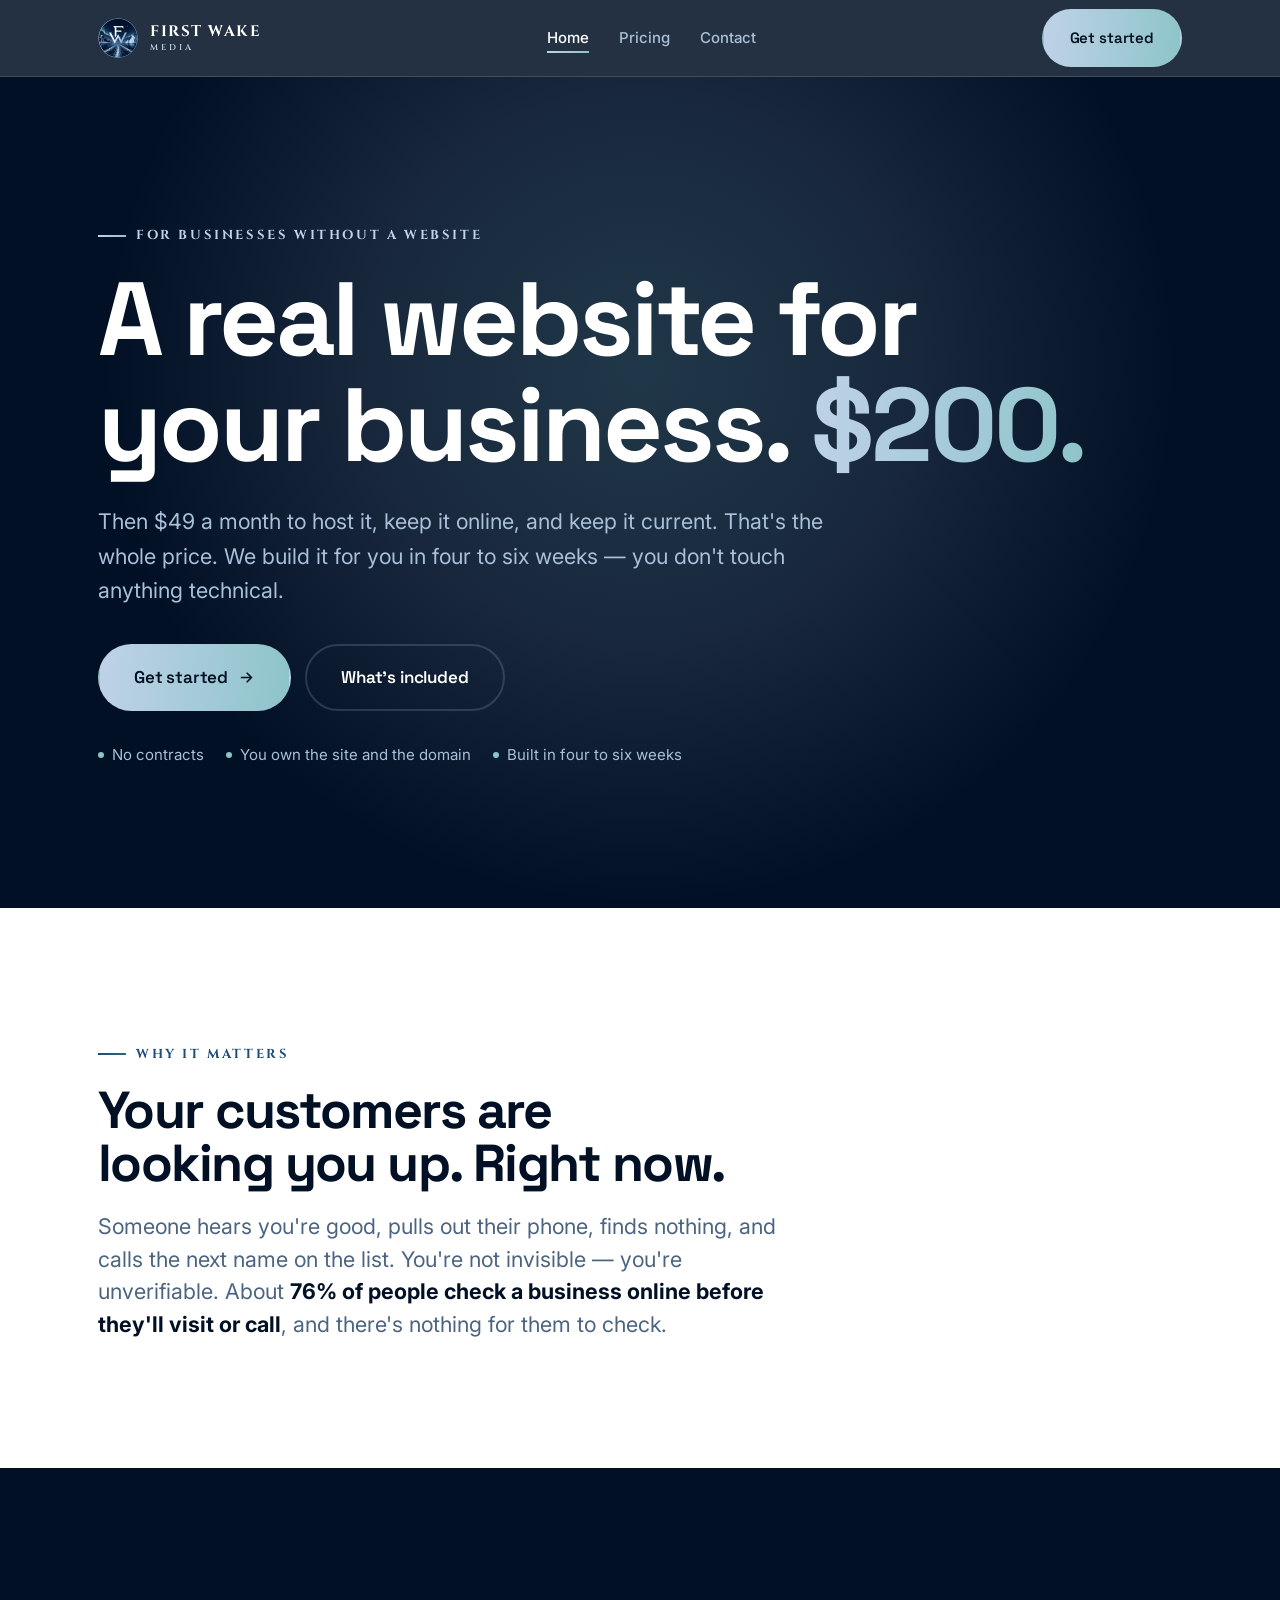
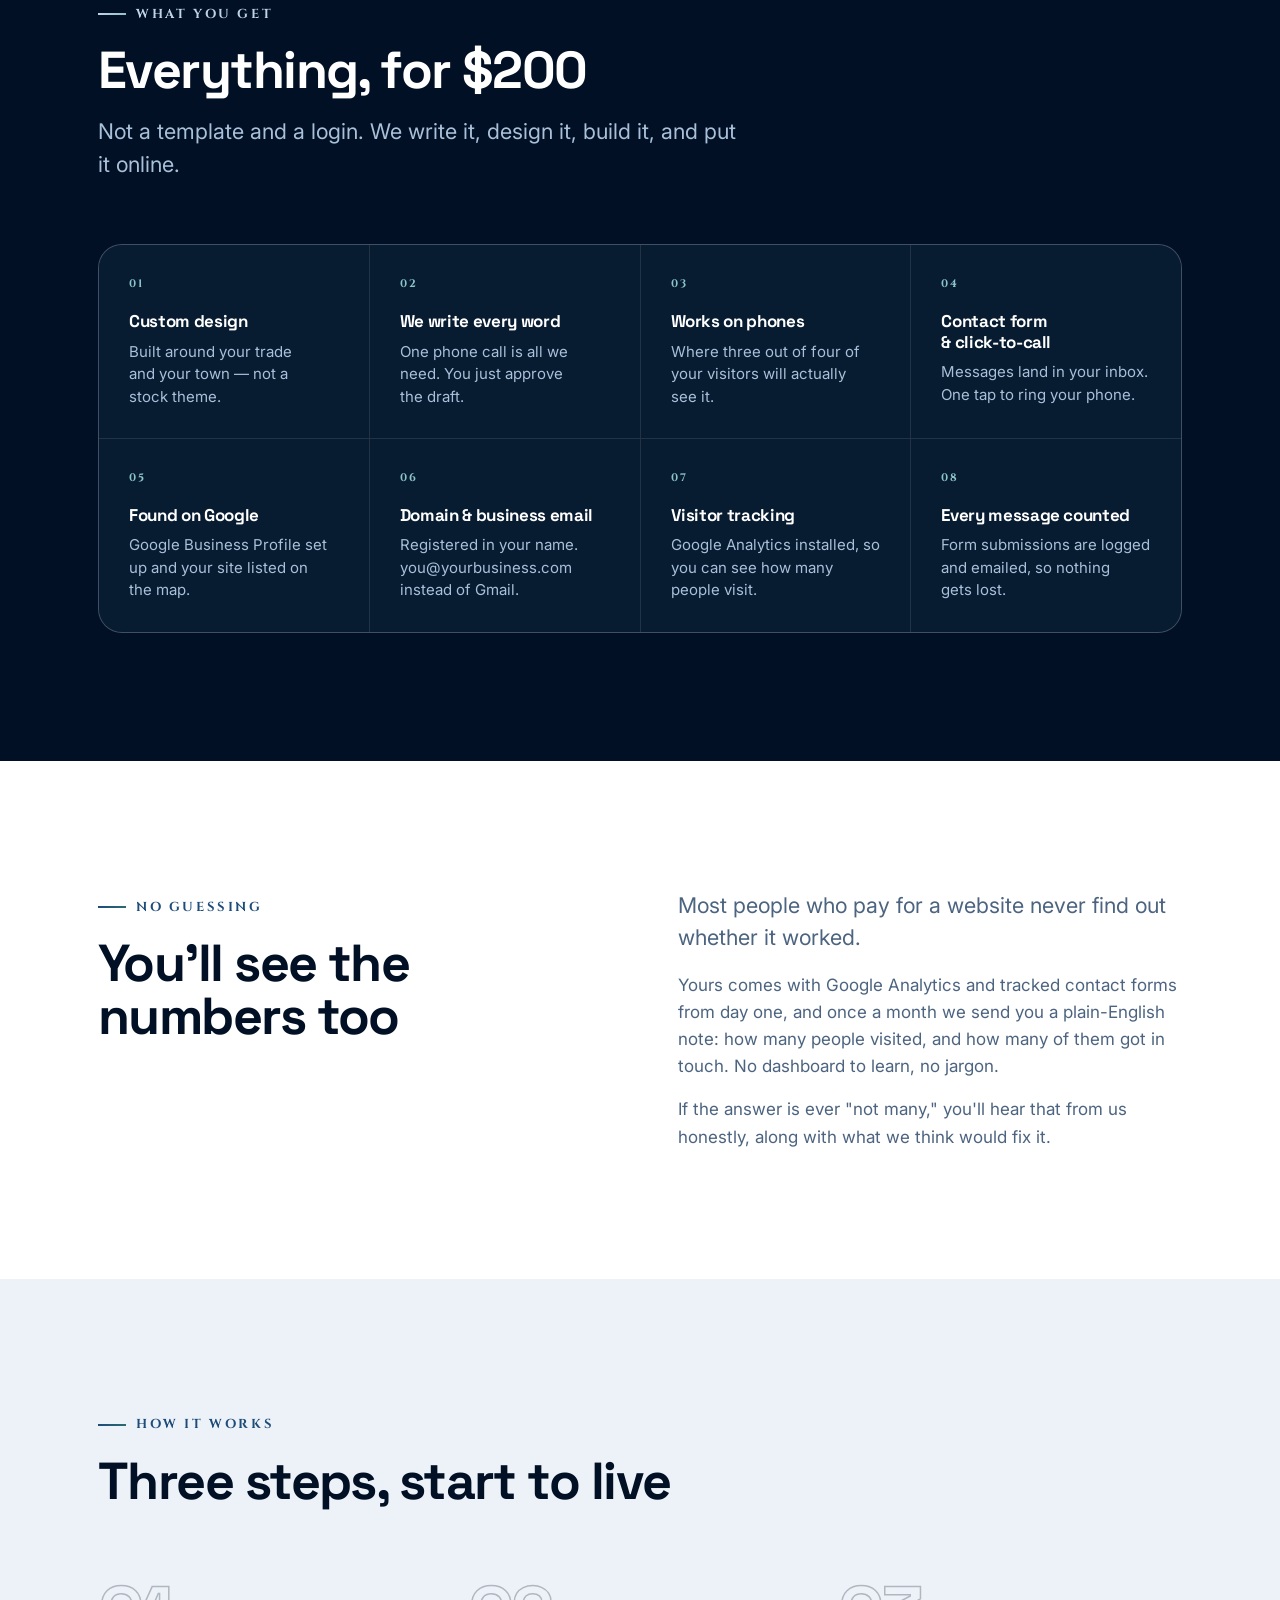
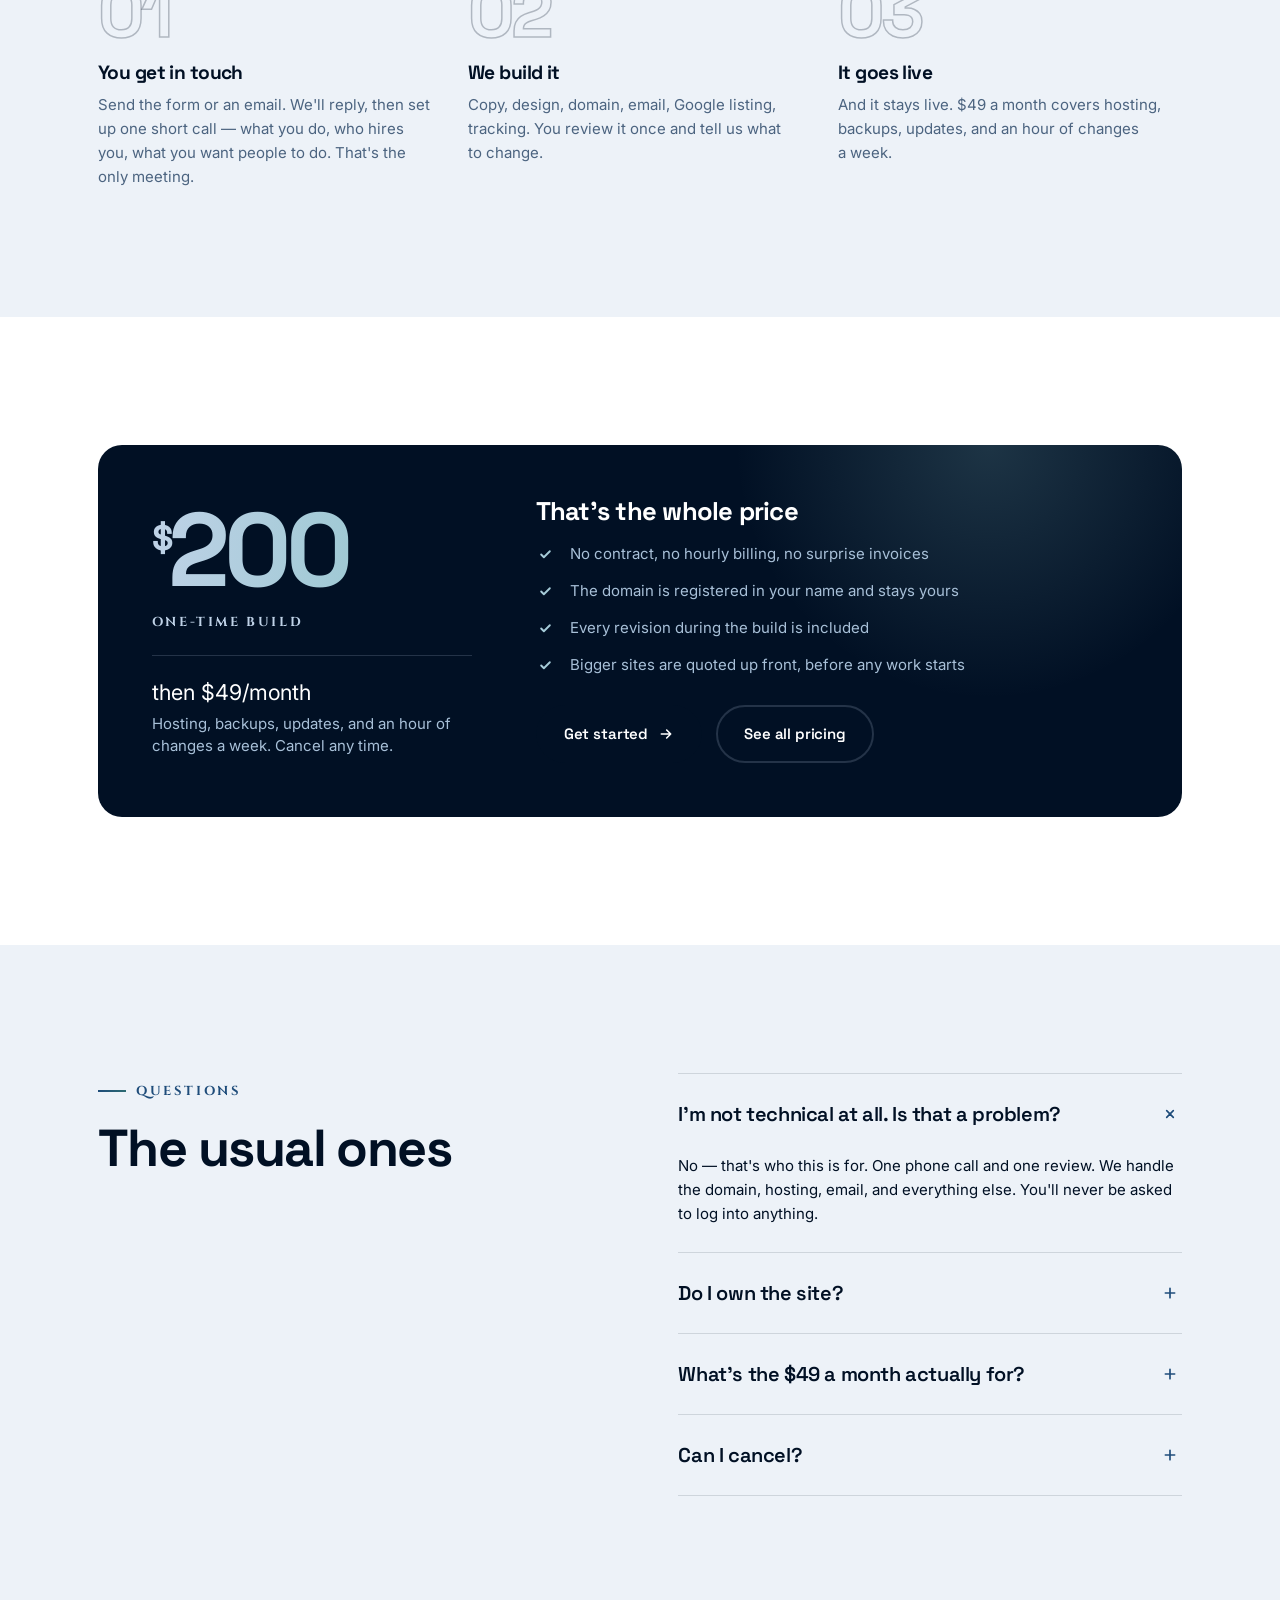
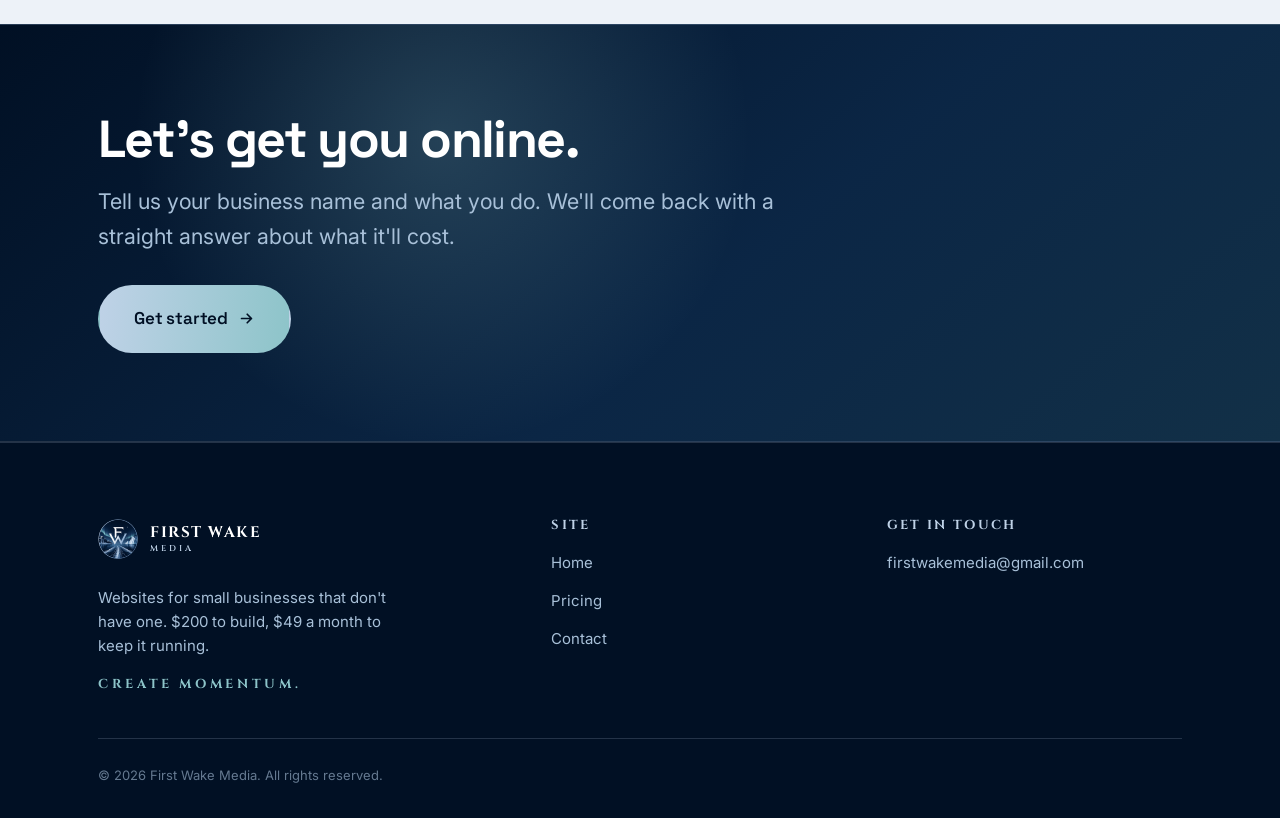
==== index.html @ 201acc20 "Import current production website" ====
<!DOCTYPE html>
<html lang="en">
<head>
<meta charset="UTF-8">
<meta name="viewport" content="width=device-width, initial-scale=1">
<title>First Wake Media — A website for your business, $200</title>
<meta name="description" content="A real website for your small business for $200, then $49 a month to host it and keep it updated. Built for you in four to six weeks. No contracts.">
<link rel="canonical" href="https://firstwakemedia.com/">
<link rel="icon" href="favicon-32.png" sizes="32x32" type="image/png">
<link rel="apple-touch-icon" href="apple-touch-icon.png">
<meta name="theme-color" content="#011024">

<meta property="og:type" content="website">
<meta property="og:title" content="First Wake Media — A website for your business, $200">
<meta property="og:description" content="$200 to build it. $49 a month to keep it running.">
<meta property="og:url" content="https://firstwakemedia.com/">
<meta property="og:image" content="https://firstwakemedia.com/og-image.jpg">
<meta property="og:image:width" content="1200">
<meta property="og:image:height" content="630">
<meta property="og:image:alt" content="First Wake Media logo — an arctic wake under the aurora">
<meta property="og:site_name" content="First Wake Media">
<meta name="twitter:card" content="summary_large_image">

<link rel="preconnect" href="https://fonts.googleapis.com">
<link rel="preconnect" href="https://fonts.gstatic.com" crossorigin>
<link href="https://fonts.googleapis.com/css2?family=Cinzel:wght@600;700&family=Space+Grotesk:wght@500;600;700&family=Inter:wght@400;500;600&display=swap" rel="stylesheet">
<link rel="stylesheet" href="styles.css">

<!-- Google Analytics — set your Measurement ID once, in analytics.js -->
<script src="analytics.js"></script>

<script type="application/ld+json">
{
  "@context": "https://schema.org",
  "@type": "ProfessionalService",
  "name": "First Wake Media",
  "description": "Websites for small businesses that don't have one. $200 to build, $49 a month to host and maintain.",
  "url": "https://firstwakemedia.com/",
  "email": "firstwakemedia@gmail.com",
  "areaServed": "United States",
  "makesOffer": {
    "@type": "Offer",
    "name": "Basic website",
    "price": "200.00",
    "priceCurrency": "USD",
    "description": "A complete one-page website, built and launched for you. $49/month hosting and maintenance thereafter."
  }
}
</script>
</head>
<body>
<a class="skip-link" href="#main">Skip to content</a>

<header class="site-header">
  <div class="wrap">
    <nav class="nav" aria-label="Primary">
      <a class='brand' href='/'>
        <img class="brand__mark" src="logo-emblem.png" width="160" height="160" alt="" decoding="async">
        <span class="brand__name">First Wake<small>Media</small></span>
      </a>
      <ul class="nav__links" id="nav-links">
        <li><a aria-current='page' href='/'>Home</a></li>
        <li><a href='/pricing'>Pricing</a></li>
        <li><a href='/contact'>Contact</a></li>
      </ul>
      <div class="nav__cta">
        <a class='btn btn--primary' href='/contact'>Get started</a>
        <button class="nav__toggle" type="button" aria-expanded="false" aria-controls="nav-links" aria-label="Toggle menu">
          <svg width="20" height="20" viewBox="0 0 24 24" fill="none" stroke="currentColor" stroke-width="2.2" stroke-linecap="round" aria-hidden="true"><path d="M3 6h18M3 12h18M3 18h18"/></svg>
        </button>
      </div>
    </nav>
  </div>
</header>

<main id="main">

  <!-- ============================================================ HERO -->
  <section class="hero">
    <div class="wrap">
      <span class="eyebrow">For businesses without a website</span>
      <h1 class="hero__title">A real website for your business. <span class="accent-text">$200.</span></h1>
      <p class="hero__sub">
        Then $49 a month to host it, keep it online, and keep it current.
        That's the whole price. We build it for you in four to six weeks — you don't
        touch anything technical.
      </p>
      <div class="btn-row">
        <a class='btn btn--primary btn--lg' href='/contact'>
          Get started
          <svg class="arrow" width="17" height="17" viewBox="0 0 24 24" fill="none" stroke="currentColor" stroke-width="2.4" stroke-linecap="round" stroke-linejoin="round" aria-hidden="true"><path d="M5 12h14M13 6l6 6-6 6"/></svg>
        </a>
        <a class='btn btn--ghost-light btn--lg' href='/pricing'>What's included</a>
      </div>
      <ul class="hero__trust">
        <li>No contracts</li>
        <li>You own the site and the domain</li>
        <li>Built in four to six weeks</li>
      </ul>
    </div>
  </section>

  <!-- ============================================================== WHY -->
  <section class="section">
    <div class="wrap">
      <div class="section-head" style="margin-bottom:0">
        <span class="eyebrow">Why it matters</span>
        <h2 style="font-size: var(--fs-h2)">Your customers are looking you up. Right now.</h2>
        <p class="lead" style="margin-top:20px">
          Someone hears you're good, pulls out their phone, finds nothing, and calls the next
          name on the list. You're not invisible — you're unverifiable. About
          <strong style="color:var(--text-l)">76% of people check a business online before
          they'll visit or call</strong>, and there's nothing for them to check.
        </p>
      </div>
    </div>
  </section>

  <!-- ========================================================= INCLUDED -->
  <section class="section dark">
    <div class="wrap">
      <div class="section-head">
        <span class="eyebrow">What you get</span>
        <h2 style="font-size: var(--fs-h2); color:#fff">Everything, for $200</h2>
        <p class="lead" style="margin-top:18px">
          Not a template and a login. We write it, design it, build it, and put it online.
        </p>
      </div>

      <div class="spec-grid">
        <div class="spec">
          <span class="spec__idx">01</span>
          <h4 class="spec__label">Custom design</h4>
          <p class="spec__desc">Built around your trade and your town — not a stock theme.</p>
        </div>
        <div class="spec">
          <span class="spec__idx">02</span>
          <h4 class="spec__label">We write every word</h4>
          <p class="spec__desc">One phone call is all we need. You just approve the draft.</p>
        </div>
        <div class="spec">
          <span class="spec__idx">03</span>
          <h4 class="spec__label">Works on phones</h4>
          <p class="spec__desc">Where three out of four of your visitors will actually see it.</p>
        </div>
        <div class="spec">
          <span class="spec__idx">04</span>
          <h4 class="spec__label">Contact form &amp; click-to-call</h4>
          <p class="spec__desc">Messages land in your inbox. One tap to ring your phone.</p>
        </div>
        <div class="spec">
          <span class="spec__idx">05</span>
          <h4 class="spec__label">Found on Google</h4>
          <p class="spec__desc">Google Business Profile set up and your site listed on the map.</p>
        </div>
        <div class="spec">
          <span class="spec__idx">06</span>
          <h4 class="spec__label">Domain &amp; business email</h4>
          <p class="spec__desc">Registered in your name. you@yourbusiness.com instead of Gmail.</p>
        </div>
        <div class="spec">
          <span class="spec__idx">07</span>
          <h4 class="spec__label">Visitor tracking</h4>
          <p class="spec__desc">Google Analytics installed, so you can see how many people visit.</p>
        </div>
        <div class="spec">
          <span class="spec__idx">08</span>
          <h4 class="spec__label">Every message counted</h4>
          <p class="spec__desc">Form submissions are logged and emailed, so nothing gets lost.</p>
        </div>
      </div>
    </div>
  </section>

  <!-- ============================================================ PROOF -->
  <section class="section">
    <div class="wrap">
      <div class="split">
        <div>
          <span class="eyebrow">No guessing</span>
          <h2 style="font-size: var(--fs-h2)">You'll see the numbers too</h2>
        </div>
        <div>
          <p class="lead">
            Most people who pay for a website never find out whether it worked.
          </p>
          <p style="margin-top:18px; color:var(--text-l-mut)">
            Yours comes with Google Analytics and tracked contact forms from day one, and
            once a month we send you a plain-English note: how many people visited, and how
            many of them got in touch. No dashboard to learn, no jargon.
          </p>
          <p style="margin-top:16px; color:var(--text-l-mut)">
            If the answer is ever "not many," you'll hear that from us honestly, along with
            what we think would fix it.
          </p>
        </div>
      </div>
    </div>
  </section>

  <!-- ========================================================== PROCESS -->
  <section class="section bone">
    <div class="wrap">
      <div class="section-head">
        <span class="eyebrow">How it works</span>
        <h2 style="font-size: var(--fs-h2)">Three steps, start to live</h2>
      </div>

      <div class="grid grid--3">
        <article class="step step--light">
          <div class="step__num">01</div>
          <h3 style="font-size:1.2rem;margin-bottom:10px">You get in touch</h3>
          <p style="font-size:var(--fs-sm);color:var(--text-l-mut)">
            Send the form or an email. We'll reply, then set up one short call — what you do,
            who hires you, what you want people to do. That's the only meeting.
          </p>
        </article>
        <article class="step step--light">
          <div class="step__num">02</div>
          <h3 style="font-size:1.2rem;margin-bottom:10px">We build it</h3>
          <p style="font-size:var(--fs-sm);color:var(--text-l-mut)">
            Copy, design, domain, email, Google listing, tracking. You review it once and tell
            us what to change.
          </p>
        </article>
        <article class="step step--light">
          <div class="step__num">03</div>
          <h3 style="font-size:1.2rem;margin-bottom:10px">It goes live</h3>
          <p style="font-size:var(--fs-sm);color:var(--text-l-mut)">
            And it stays live. $49 a month covers hosting, backups, updates, and an hour of
            changes a week.
          </p>
        </article>
      </div>
    </div>
  </section>

  <!-- ============================================================ OFFER -->
  <section class="section">
    <div class="wrap">
      <div class="offer">
        <div>
          <div class="offer__price"><sup>$</sup>200</div>
          <div class="offer__unit">One-time build</div>
          <div class="offer__then">
            then $49/month
            <span>Hosting, backups, updates, and an hour of changes a week. Cancel any time.</span>
          </div>
        </div>
        <div>
          <h3>That's the whole price</h3>
          <ul class="check-list">
            <li>No contract, no hourly billing, no surprise invoices</li>
            <li>The domain is registered in your name and stays yours</li>
            <li>Every revision during the build is included</li>
            <li>Bigger sites are quoted up front, before any work starts</li>
          </ul>
          <div class="btn-row">
            <a class='btn btn--primary' href='/contact'>
              Get started
              <svg class="arrow" width="16" height="16" viewBox="0 0 24 24" fill="none" stroke="currentColor" stroke-width="2.4" stroke-linecap="round" stroke-linejoin="round" aria-hidden="true"><path d="M5 12h14M13 6l6 6-6 6"/></svg>
            </a>
            <a class='btn btn--ghost-light' href='/pricing'>See all pricing</a>
          </div>
        </div>
      </div>
    </div>
  </section>

  <!-- ============================================================== FAQ -->
  <section class="section bone">
    <div class="wrap">
      <div class="split">
        <div>
          <span class="eyebrow">Questions</span>
          <h2 style="font-size: var(--fs-h2)">The usual ones</h2>
        </div>
        <div class="faq">
          <details open>
            <summary>I'm not technical at all. Is that a problem?</summary>
            <p>No — that's who this is for. One phone call and one review. We handle the domain, hosting, email, and everything else. You'll never be asked to log into anything.</p>
          </details>
          <details>
            <summary>Do I own the site?</summary>
            <p>Yes. The domain is registered in your name and the files are yours. If you ever leave, you take it with you and we'll help you move it.</p>
          </details>
          <details>
            <summary>What's the $49 a month actually for?</summary>
            <p>Hosting, SSL, daily backups, security updates, and up to an hour of text and photo changes each week. It's the difference between a site that still works in three years and one that quietly goes offline.</p>
          </details>
          <details>
            <summary>Can I cancel?</summary>
            <p>Any time, with thirty days' notice. No contract. We hand over your files and help you move the domain wherever you'd like.</p>
          </details>
        </div>
      </div>
    </div>
  </section>

  <!-- ========================================================= CTA BAND -->
  <section class="section--tight cta-band">
    <div class="wrap">
      <h2>Let's get you online.</h2>
      <p>
        Tell us your business name and what you do. We'll come back with a straight answer
        about what it'll cost.
      </p>
      <div class="btn-row">
        <a class='btn btn--primary btn--lg' href='/contact'>
          Get started
          <svg class="arrow" width="17" height="17" viewBox="0 0 24 24" fill="none" stroke="currentColor" stroke-width="2.4" stroke-linecap="round" stroke-linejoin="round" aria-hidden="true"><path d="M5 12h14M13 6l6 6-6 6"/></svg>
        </a>
      </div>
    </div>
  </section>

</main>

<footer class="site-footer">
  <div class="wrap">
    <div class="footer__top">
      <div>
        <a class='brand' href='/'>
          <img class="brand__mark" src="logo-emblem.png" width="160" height="160" alt="" decoding="async">
          <span class="brand__name">First Wake<small>Media</small></span>
        </a>
        <p class="footer__blurb">
          Websites for small businesses that don't have one. $200 to build, $49 a month to
          keep it running.
        </p>
        <p class="footer__tagline">Create momentum.</p>
      </div>
      <div class="footer__col">
        <h4>Site</h4>
        <ul>
          <li><a href='/'>Home</a></li>
          <li><a href='/pricing'>Pricing</a></li>
          <li><a href='/contact'>Contact</a></li>
        </ul>
      </div>
      <div class="footer__col">
        <h4>Get in touch</h4>
        <ul>
          <li><a href="mailto:firstwakemedia@gmail.com">firstwakemedia@gmail.com</a></li>
        </ul>
      </div>
    </div>
    <div class="footer__bottom">
      <span>&copy; 2026 First Wake Media. All rights reserved.</span>
    </div>
  </div>
</footer>

<script>
(function () {
  var toggle = document.querySelector('.nav__toggle');
  var links = document.getElementById('nav-links');
  if (!toggle || !links) return;
  toggle.addEventListener('click', function () {
    var open = links.classList.toggle('is-open');
    toggle.setAttribute('aria-expanded', String(open));
  });
  links.addEventListener('click', function (e) {
    if (e.target.tagName === 'A') {
      links.classList.remove('is-open');
      toggle.setAttribute('aria-expanded', 'false');
    }
  });
})();
</script>
</body>
</html>
---- styles.css ----
/* ==========================================================================
   First Wake Media — shared stylesheet
   Palette sampled directly from the logo: deep arctic navy, emblem ice-blue,
   aurora teal. Display type echoes the Roman-capital wordmark.
   ========================================================================== */

:root {
  /* ---- Color (sampled from logo) ---- */
  --ink:        #011024;   /* logo field navy            */
  --ink-2:      #071B31;   /* raised panel               */
  --ink-3:      #0E2742;   /* hover / active             */

  --paper:      #FFFFFF;
  --bone:       #EDF2F8;   /* pale ice — light sections  */
  --bone-2:     #DAE5F1;

  --accent:     #BFD2E7;   /* emblem ring ice-blue       */
  --accent-2:   #8DC4C9;   /* aurora teal                */
  --accent-hi:  #E6EEF8;   /* ice highlight              */
  --accent-ink: #011024;   /* text sitting on ice        */

  --accent-on-l: #1E4C7A;  /* deep blue, small text on light */
  --aurora-on-l: #2C6B72;  /* deep teal, small text on light */
  --focus:       #5B9BD5;  /* visible on navy and white  */

  --text-d:     #FFFFFF;
  --text-d-mut: #A8C0D8;
  --text-l:     #011024;
  --text-l-mut: #4C6480;

  --line-d:     rgba(191,210,231,.18);
  --line-l:     rgba(1,16,36,.13);

  /* ---- Shape ---- */
  --r-sm: 8px;
  --r:    14px;
  --r-lg: 24px;
  --maxw: 1180px;
  --gutter: clamp(20px, 5vw, 48px);

  /* ---- Type ---- */
  --f-wordmark: "Cinzel", "Trajan Pro", Georgia, serif;
  --f-display: "Space Grotesk", ui-sans-serif, system-ui, -apple-system, "Segoe UI", sans-serif;
  --f-body: "Inter", ui-sans-serif, system-ui, -apple-system, "Segoe UI", Roboto, sans-serif;

  --fs-hero:  clamp(2.75rem, 8.5vw, 6.5rem);
  --fs-h1:    clamp(2.25rem, 6vw, 4.25rem);
  --fs-h2:    clamp(1.85rem, 4.4vw, 3.25rem);
  --fs-h3:    clamp(1.25rem, 2.2vw, 1.6rem);
  --fs-lead:  clamp(1.05rem, 1.9vw, 1.35rem);
  --fs-body:  1.0625rem;
  --fs-sm:    0.9375rem;
  --fs-xs:    0.8125rem;
}

/* --------------------------------------------------------------- Reset */
*, *::before, *::after { box-sizing: border-box; }
* { margin: 0; }

html { -webkit-text-size-adjust: 100%; scroll-behavior: smooth; }
@media (prefers-reduced-motion: reduce) {
  html { scroll-behavior: auto; }
  *, *::before, *::after {
    animation-duration: .01ms !important;
    animation-iteration-count: 1 !important;
    transition-duration: .01ms !important;
  }
}

body {
  font-family: var(--f-body);
  font-size: var(--fs-body);
  line-height: 1.6;
  color: var(--text-l);
  background: var(--paper);
  -webkit-font-smoothing: antialiased;
  text-rendering: optimizeLegibility;
}

img, svg, video { display: block; max-width: 100%; height: auto; }
button, input, select, textarea { font: inherit; color: inherit; }
a { color: inherit; }

h1, h2, h3, h4 {
  font-family: var(--f-display);
  font-weight: 700;
  line-height: 1.02;
  letter-spacing: -0.03em;
  text-wrap: balance;
}

p { text-wrap: pretty; }

:focus-visible {
  outline: 3px solid var(--focus);
  outline-offset: 3px;
  border-radius: 2px;
}

.skip-link {
  position: absolute; left: 12px; top: -60px;
  background: var(--ink); color: #fff;
  padding: 12px 18px; border-radius: var(--r-sm);
  border: 1px solid var(--accent);
  font-weight: 600; z-index: 200;
  transition: top .18s ease;
}
.skip-link:focus { top: 12px; }

.visually-hidden {
  position: absolute; width: 1px; height: 1px;
  padding: 0; margin: -1px; overflow: hidden;
  clip: rect(0 0 0 0); white-space: nowrap; border: 0;
}

/* --------------------------------------------------------- Layout utils */
.wrap {
  width: 100%;
  max-width: var(--maxw);
  margin-inline: auto;
  padding-inline: var(--gutter);
}

.section { padding-block: clamp(64px, 10vw, 128px); }
.section--tight { padding-block: clamp(48px, 7vw, 88px); }

.dark  { background: var(--ink); color: var(--text-d); }
.dark p, .dark li { color: var(--text-d-mut); }
.bone  { background: var(--bone); }

.eyebrow {
  display: inline-flex; align-items: center; gap: 10px;
  font-family: var(--f-wordmark);
  font-size: var(--fs-xs);
  font-weight: 700;
  letter-spacing: .20em;
  text-transform: uppercase;
  color: var(--accent-on-l);
  margin-bottom: 20px;
}
.eyebrow::before {
  content: ""; width: 28px; height: 2px;
  background: linear-gradient(90deg, var(--accent-on-l), var(--aurora-on-l));
}
.dark .eyebrow, .hero .eyebrow, .page-hero .eyebrow { color: var(--accent); }
.dark .eyebrow::before, .hero .eyebrow::before, .page-hero .eyebrow::before {
  background: linear-gradient(90deg, var(--accent), var(--accent-2));
}

.lead { font-size: var(--fs-lead); line-height: 1.5; color: var(--text-l-mut); }
.dark .lead { color: var(--text-d-mut); }

.section-head { max-width: 62ch; margin-bottom: clamp(36px, 5vw, 64px); }

.accent-text {
  background: linear-gradient(96deg, var(--accent), var(--accent-2));
  -webkit-background-clip: text; background-clip: text;
  color: transparent;
}

/* ------------------------------------------------------------- Buttons */
.btn {
  display: inline-flex; align-items: center; justify-content: center;
  gap: 10px;
  font-family: var(--f-display);
  font-weight: 600;
  font-size: var(--fs-sm);
  letter-spacing: -0.01em;
  padding: 15px 26px;
  border-radius: 999px;
  border: 2px solid transparent;
  text-decoration: none;
  cursor: pointer;
  transition: transform .16s ease, background .16s ease, border-color .16s ease, color .16s ease, filter .16s ease;
  white-space: nowrap;
}
.btn:hover { transform: translateY(-2px); }
.btn:active { transform: translateY(0); }

/* Default (light backgrounds): solid navy */
.btn--primary { background: var(--ink); color: #fff; }
.btn--primary:hover { background: var(--ink-3); }

/* On navy backgrounds: ice gradient */
.dark .btn--primary,
.hero .btn--primary,
.page-hero .btn--primary,
.site-header .btn--primary,
.cta-band .btn--primary,
.tier--featured .btn--primary {
  background: linear-gradient(96deg, var(--accent), var(--accent-2));
  color: var(--accent-ink);
}
.dark .btn--primary:hover,
.hero .btn--primary:hover,
.page-hero .btn--primary:hover,
.site-header .btn--primary:hover,
.cta-band .btn--primary:hover,
.tier--featured .btn--primary:hover { filter: brightness(1.08); background: linear-gradient(96deg, var(--accent-hi), var(--accent-2)); }

.btn--ghost-light { border-color: var(--line-d); color: var(--text-d); }
.btn--ghost-light:hover { border-color: var(--accent); background: rgba(191,210,231,.10); }

.btn--ghost-dark { border-color: var(--line-l); color: var(--text-l); }
.btn--ghost-dark:hover { border-color: var(--ink); background: rgba(1,16,36,.04); }

.btn--lg { padding: 18px 34px; font-size: 1.0625rem; }

.btn-row { display: flex; flex-wrap: wrap; gap: 14px; }

.arrow { transition: transform .16s ease; }
.btn:hover .arrow { transform: translateX(3px); }

/* ---------------------------------------------------------------- Nav */
.site-header {
  position: sticky; top: 0; z-index: 100;
  background: rgba(1,16,36,.86);
  backdrop-filter: blur(14px);
  -webkit-backdrop-filter: blur(14px);
  border-bottom: 1px solid var(--line-d);
}

.nav {
  display: flex; align-items: center; justify-content: space-between;
  gap: 24px;
  height: 76px;
}

.brand {
  display: inline-flex; align-items: center; gap: 12px;
  text-decoration: none; color: #fff;
  flex-shrink: 0;
}
.brand__mark {
  width: 40px; height: 40px; flex-shrink: 0;
  border-radius: 50%;
}
.brand__name {
  display: flex; flex-direction: column; line-height: 1;
  font-family: var(--f-wordmark);
  font-weight: 700;
  font-size: .95rem;
  letter-spacing: .10em;
  text-transform: uppercase;
}
.brand__name small {
  font-family: var(--f-wordmark);
  font-size: 8.5px; font-weight: 600;
  letter-spacing: .34em; text-transform: uppercase;
  color: var(--accent); margin-top: 5px;
}

.nav__links { display: flex; align-items: center; gap: 30px; list-style: none; padding: 0; }
.nav__links a {
  text-decoration: none;
  font-size: var(--fs-sm);
  font-weight: 500;
  color: var(--text-d-mut);
  transition: color .15s ease;
  position: relative;
}
.nav__links a:hover { color: #fff; }
.nav__links a[aria-current="page"] { color: #fff; }
.nav__links a[aria-current="page"]::after {
  content: ""; position: absolute; left: 0; right: 0; bottom: -6px; height: 2px;
  background: linear-gradient(90deg, var(--accent), var(--accent-2));
}

.nav__cta { display: flex; align-items: center; gap: 12px; }

.nav__toggle {
  display: none;
  background: none; border: 1px solid var(--line-d);
  border-radius: var(--r-sm);
  width: 42px; height: 42px;
  cursor: pointer; color: #fff;
  align-items: center; justify-content: center;
}

@media (max-width: 900px) {
  .nav__toggle { display: inline-flex; }
  .nav__links {
    position: fixed; inset: 76px 0 auto 0;
    flex-direction: column; align-items: stretch; gap: 0;
    background: var(--ink);
    border-bottom: 1px solid var(--line-d);
    padding: 8px var(--gutter) 24px;
    transform: translateY(-8px);
    opacity: 0; pointer-events: none;
    transition: opacity .18s ease, transform .18s ease;
  }
  .nav__links.is-open { opacity: 1; transform: none; pointer-events: auto; }
  .nav__links a {
    display: block; padding: 16px 0;
    font-size: 1.1rem; font-family: var(--f-display); font-weight: 600;
    border-bottom: 1px solid var(--line-d);
  }
  .nav__links a[aria-current="page"]::after { display: none; }
  .nav__cta .btn { display: none; }
}

/* --------------------------------------------------------------- Hero */
.hero {
  position: relative;
  background: var(--ink);
  color: var(--text-d);
  padding-block: clamp(72px, 11vw, 150px);
  overflow: hidden;
}
.hero::before {
  content: "";
  position: absolute;
  top: -34%; left: 50%; translate: -50% 0;
  width: min(1150px, 132%); aspect-ratio: 1;
  background: radial-gradient(circle, rgba(141,196,201,.22) 0%, rgba(191,210,231,.12) 34%, transparent 66%);
  pointer-events: none;
}
.hero > .wrap { position: relative; }

.hero__title {
  font-size: var(--fs-hero);
  max-width: 16ch;
  margin-bottom: 26px;
}
.hero__sub { font-size: var(--fs-lead); max-width: 56ch; color: var(--text-d-mut); margin-bottom: 36px; }

.hero__trust {
  display: flex; flex-wrap: wrap; gap: 10px 22px;
  margin-top: 32px; padding: 0; list-style: none;
  font-size: var(--fs-sm); color: var(--text-d-mut);
}
.hero__trust li { display: flex; align-items: center; gap: 8px; }
.hero__trust li::before {
  content: ""; width: 6px; height: 6px; border-radius: 50%;
  background: var(--accent-2); flex-shrink: 0;
}

/* Page hero (interior pages) */
.page-hero { background: var(--ink); color: var(--text-d); padding-block: clamp(56px, 8vw, 104px); position: relative; overflow: hidden; }
.page-hero::before {
  content: ""; position: absolute; top: -60%; right: -10%;
  width: 640px; aspect-ratio: 1;
  background: radial-gradient(circle, rgba(141,196,201,.20), transparent 64%);
  pointer-events: none;
}
.page-hero > .wrap { position: relative; }
.page-hero h1 { font-size: var(--fs-h1); max-width: 18ch; margin-bottom: 20px; }
.page-hero .lead { max-width: 58ch; }

/* ------------------------------------------------------------ Marquee */
.marquee {
  background: linear-gradient(96deg, var(--accent) 0%, var(--accent-2) 100%);
  color: var(--accent-ink);
  padding-block: 14px;
  overflow: hidden;
  border-block: 1px solid rgba(1,16,36,.10);
}
.marquee__track {
  display: flex; width: max-content;
  animation: slide 38s linear infinite;
}
.marquee__group {
  display: flex; align-items: center; gap: 26px;
  padding-right: 26px;
  font-family: var(--f-wordmark);
  font-weight: 700; font-size: var(--fs-sm);
  letter-spacing: .16em; text-transform: uppercase;
  white-space: nowrap;
}
.marquee__group span { display: inline-flex; align-items: center; gap: 26px; }
.marquee__group span::after {
  content: ""; width: 5px; height: 5px; border-radius: 50%;
  background: currentColor; opacity: .5;
}
@keyframes slide { to { transform: translateX(-50%); } }
.marquee:hover .marquee__track { animation-play-state: paused; }

/* ---------------------------------------------------------------- Grid */
.grid { display: grid; gap: clamp(16px, 2.2vw, 26px); }
.grid--2 { grid-template-columns: repeat(auto-fit, minmax(300px, 1fr)); }
.grid--3 { grid-template-columns: repeat(auto-fit, minmax(280px, 1fr)); }
.grid--4 { grid-template-columns: repeat(auto-fit, minmax(220px, 1fr)); }

.split {
  display: grid;
  grid-template-columns: minmax(0, 1fr) minmax(0, 1fr);
  gap: clamp(32px, 6vw, 80px);
  align-items: start;
}
@media (max-width: 860px) { .split { grid-template-columns: 1fr; } }

/* --------------------------------------------------------------- Stats */
.stats { display: grid; grid-template-columns: repeat(auto-fit, minmax(230px, 1fr)); gap: 1px; background: var(--line-d); border-block: 1px solid var(--line-d); }
.stat { background: var(--ink); padding: clamp(28px, 4vw, 48px) clamp(20px, 3vw, 36px); }
.stat__num {
  font-family: var(--f-display);
  font-size: clamp(2.75rem, 6vw, 4.5rem);
  font-weight: 700; line-height: 1;
  letter-spacing: -0.04em;
  background: linear-gradient(96deg, var(--accent), var(--accent-2));
  -webkit-background-clip: text; background-clip: text; color: transparent;
  margin-bottom: 12px;
}
.stat__label { font-size: var(--fs-sm); color: var(--text-d-mut); max-width: 30ch; }
.stat__src { font-size: 11px; color: rgba(168,192,216,.55); margin-top: 10px; }

/* --------------------------------------------------------------- Cards */
.card {
  background: var(--paper);
  border: 1px solid var(--line-l);
  border-radius: var(--r-lg);
  padding: clamp(24px, 3vw, 36px);
  transition: transform .18s ease, box-shadow .18s ease, border-color .18s ease;
}
.card:hover { transform: translateY(-4px); box-shadow: 0 18px 44px -22px rgba(1,16,36,.34); border-color: rgba(1,16,36,.22); }
.card h3 { font-size: var(--fs-h3); margin-bottom: 12px; }
.card p { color: var(--text-l-mut); font-size: var(--fs-sm); }

.card--dark { background: var(--ink-2); border-color: var(--line-d); color: var(--text-d); }
.card--dark:hover { border-color: rgba(191,210,231,.38); box-shadow: none; }
.card--dark p { color: var(--text-d-mut); }

.card__icon {
  width: 46px; height: 46px; border-radius: 12px;
  display: grid; place-items: center;
  background: linear-gradient(140deg, rgba(30,76,122,.12), rgba(44,107,114,.10));
  border: 1px solid rgba(30,76,122,.24);
  color: var(--accent-on-l);
  margin-bottom: 20px;
}
.dark .card__icon {
  background: linear-gradient(140deg, rgba(191,210,231,.14), rgba(141,196,201,.12));
  border-color: rgba(191,210,231,.28);
  color: var(--accent);
}

/* Numbered step cards */
.step { position: relative; padding-top: 8px; }
.step__num {
  font-family: var(--f-display);
  font-size: clamp(3rem, 6vw, 4.5rem);
  font-weight: 700; line-height: .9;
  letter-spacing: -0.05em;
  color: transparent;
  -webkit-text-stroke: 1.5px rgba(191,210,231,.34);
  margin-bottom: 18px;
}
.dark .step h3 { color: #fff; }
.step--light .step__num { -webkit-text-stroke-color: rgba(1,16,36,.26); }
.step--dark .step__num  { -webkit-text-stroke-color: rgba(191,210,231,.34); }

/* --------------------------------------------------------------- Lists */
.check-list { list-style: none; padding: 0; display: grid; gap: 13px; }
.check-list li {
  display: grid; grid-template-columns: 22px 1fr; gap: 12px;
  align-items: start;
  font-size: var(--fs-sm);
}
.check-list li::before {
  content: "";
  width: 20px; height: 20px; border-radius: 50%; margin-top: 2px;
  background: linear-gradient(140deg, var(--accent-on-l), var(--aurora-on-l));
  -webkit-mask: url("data:image/svg+xml,%3Csvg xmlns='http://www.w3.org/2000/svg' viewBox='0 0 24 24' fill='none' stroke='black' stroke-width='3.5' stroke-linecap='round' stroke-linejoin='round'%3E%3Cpath d='M20 6 9 17l-5-5'/%3E%3C/svg%3E") center/13px no-repeat;
  mask: url("data:image/svg+xml,%3Csvg xmlns='http://www.w3.org/2000/svg' viewBox='0 0 24 24' fill='none' stroke='black' stroke-width='3.5' stroke-linecap='round' stroke-linejoin='round'%3E%3Cpath d='M20 6 9 17l-5-5'/%3E%3C/svg%3E") center/13px no-repeat;
  flex-shrink: 0;
}
.dark .check-list li::before,
.tier--featured .check-list li::before {
  background: linear-gradient(140deg, var(--accent), var(--accent-2));
}

/* ----------------------------------------------------- Spec grid (hairline) */
.spec-head {
  display: flex; flex-wrap: wrap; align-items: baseline; gap: 12px 18px;
  margin-bottom: 22px;
}
.spec-head h3 {
  font-size: clamp(1.15rem, 2vw, 1.4rem);
  letter-spacing: -0.02em;
}
.spec-head .spec-count {
  font-family: var(--f-wordmark);
  font-size: var(--fs-xs);
  font-weight: 700;
  letter-spacing: .18em;
  text-transform: uppercase;
  color: var(--accent-on-l);
}
.dark .spec-head .spec-count { color: var(--accent-2); }

.spec-grid {
  display: grid;
  grid-template-columns: repeat(auto-fit, minmax(232px, 1fr));
  gap: 1px;
  background: var(--line-l);
  border: 1px solid var(--line-l);
  border-radius: var(--r-lg);
  overflow: hidden;
}

.spec {
  background: var(--paper);
  padding: clamp(22px, 2.4vw, 30px);
  display: flex;
  flex-direction: column;
  transition: background .18s ease;
}
.spec:hover { background: var(--bone); }

.spec__idx {
  font-family: var(--f-wordmark);
  font-size: 11px;
  font-weight: 700;
  letter-spacing: .20em;
  color: var(--accent-on-l);
  margin-bottom: 18px;
}

.spec__label {
  font-family: var(--f-display);
  font-size: 1.0625rem;
  font-weight: 700;
  letter-spacing: -0.02em;
  line-height: 1.22;
  margin-bottom: 9px;
  text-wrap: balance;
}

.spec__desc {
  font-size: var(--fs-sm);
  line-height: 1.5;
  color: var(--text-l-mut);
}

.dark .spec-grid { background: var(--line-d); border-color: var(--line-d); }
.dark .spec { background: var(--ink-2); }
.dark .spec:hover { background: var(--ink-3); }
.dark .spec__idx { color: var(--accent-2); }
.dark .spec__label { color: #fff; }
.dark .spec__desc { color: var(--text-d-mut); }

.bone .spec-grid { border-color: var(--bone-2); background: var(--bone-2); }

/* --------------------------------------------------------- Offer block */
.offer {
  display: grid;
  grid-template-columns: minmax(0, 320px) minmax(0, 1fr);
  gap: clamp(28px, 5vw, 64px);
  align-items: center;
  background: var(--ink);
  color: var(--text-d);
  border-radius: var(--r-lg);
  padding: clamp(30px, 4.2vw, 60px);
  position: relative;
  overflow: hidden;
}
.offer::before {
  content: ""; position: absolute; top: -75%; right: -8%;
  width: 560px; aspect-ratio: 1;
  background: radial-gradient(circle, rgba(141,196,201,.20), transparent 64%);
  pointer-events: none;
}
.offer > * { position: relative; }
@media (max-width: 800px) { .offer { grid-template-columns: 1fr; } }

.offer__price {
  font-family: var(--f-display);
  font-weight: 700;
  letter-spacing: -.05em;
  line-height: .9;
  font-size: clamp(4rem, 13vw, 6.5rem);
  background: linear-gradient(96deg, var(--accent), var(--accent-2));
  -webkit-background-clip: text; background-clip: text; color: transparent;
}
.offer__price sup { font-size: .34em; vertical-align: super; }
.offer__unit {
  font-family: var(--f-wordmark);
  font-size: var(--fs-xs); font-weight: 700;
  letter-spacing: .20em; text-transform: uppercase;
  color: var(--accent); margin-top: 14px;
}
.offer__then {
  margin-top: 22px; padding-top: 22px;
  border-top: 1px solid var(--line-d);
  font-size: var(--fs-lead); color: #fff; line-height: 1.35;
}
.offer__then span {
  display: block; font-size: var(--fs-sm);
  color: var(--text-d-mut); margin-top: 6px; line-height: 1.5;
}
.offer h3 { font-size: var(--fs-h3); color: #fff; margin-bottom: 18px; }
.offer .check-list { margin-bottom: 28px; }
.offer .check-list li { color: var(--text-d-mut); }
.offer .check-list li::before { background: linear-gradient(140deg, var(--accent), var(--accent-2)); }

/* Secondary step-up row — deliberately quiet */
.step-up {
  display: grid;
  grid-template-columns: repeat(auto-fit, minmax(260px, 1fr));
  gap: 1px;
  background: var(--line-l);
  border: 1px solid var(--line-l);
  border-radius: var(--r-lg);
  overflow: hidden;
  margin-top: clamp(20px, 3vw, 32px);
}
.step-up > div { background: var(--paper); padding: clamp(22px, 2.6vw, 32px); }
.bone .step-up { background: var(--bone-2); border-color: var(--bone-2); }
.step-up__name {
  font-family: var(--f-wordmark); font-size: var(--fs-xs); font-weight: 700;
  letter-spacing: .18em; text-transform: uppercase;
  color: var(--accent-on-l); margin-bottom: 12px;
}
.step-up__price {
  font-family: var(--f-display); font-weight: 700;
  font-size: clamp(1.6rem, 3vw, 2.1rem); letter-spacing: -.04em;
  line-height: 1; margin-bottom: 10px;
}
.step-up__price small { font-size: .5em; font-weight: 600; color: var(--text-l-mut); letter-spacing: 0; }
.step-up p { font-size: var(--fs-sm); color: var(--text-l-mut); }

/* ------------------------------------------------------------- Pricing */
.tiers { display: grid; grid-template-columns: repeat(auto-fit, minmax(290px, 1fr)); gap: clamp(16px, 2vw, 24px); align-items: start; }

.tier {
  border: 1px solid var(--line-l);
  border-radius: var(--r-lg);
  padding: clamp(26px, 3vw, 38px);
  background: var(--paper);
  display: flex; flex-direction: column; height: 100%;
}
.tier--featured {
  background: var(--ink); color: var(--text-d);
  border-color: transparent;
  position: relative;
  box-shadow: 0 30px 70px -34px rgba(1,16,36,.6);
}
.tier--featured p, .tier--featured .check-list li { color: var(--text-d-mut); }
.tier--featured .tier__price { color: #fff; }

.tier__flag {
  position: absolute; top: 20px; right: 20px;
  font-family: var(--f-wordmark); font-size: 10px; font-weight: 700;
  letter-spacing: .16em; text-transform: uppercase;
  background: linear-gradient(96deg, var(--accent), var(--accent-2));
  color: var(--accent-ink);
  padding: 6px 12px; border-radius: 999px;
}
.tier__name {
  font-family: var(--f-wordmark); font-size: 1rem; font-weight: 700;
  letter-spacing: .16em; text-transform: uppercase;
  color: var(--accent-on-l); margin-bottom: 14px;
}
.tier--featured .tier__name { color: var(--accent-2); }
.tier__price { font-family: var(--f-display); font-size: clamp(2.25rem, 4.5vw, 3rem); font-weight: 700; letter-spacing: -0.04em; line-height: 1; }
.tier__price sup { font-size: .42em; vertical-align: super; font-weight: 600; opacity: .7; }
.tier__meta { font-size: var(--fs-sm); color: var(--text-l-mut); margin: 10px 0 4px; }
.tier--featured .tier__meta { color: var(--text-d-mut); }
.tier__desc { font-size: var(--fs-sm); margin: 18px 0 24px; }
.tier .check-list { margin-bottom: 28px; }
.tier .btn { margin-top: auto; width: 100%; }

/* ----------------------------------------------------------------- FAQ */
.faq { border-top: 1px solid var(--line-l); }
.dark .faq { border-top-color: var(--line-d); }
.faq details { border-bottom: 1px solid var(--line-l); }
.dark .faq details { border-bottom-color: var(--line-d); }
.faq summary {
  cursor: pointer; list-style: none;
  padding: 24px 44px 24px 0;
  font-family: var(--f-display);
  font-size: clamp(1.0625rem, 2vw, 1.25rem);
  font-weight: 600; letter-spacing: -0.02em;
  position: relative;
}
.faq summary::-webkit-details-marker { display: none; }
.faq summary::after {
  content: ""; position: absolute; right: 4px; top: 50%; translate: 0 -50%;
  width: 16px; height: 16px;
  background: var(--accent-on-l);
  -webkit-mask: url("data:image/svg+xml,%3Csvg xmlns='http://www.w3.org/2000/svg' viewBox='0 0 24 24' fill='none' stroke='black' stroke-width='2.5' stroke-linecap='round'%3E%3Cpath d='M12 5v14M5 12h14'/%3E%3C/svg%3E") center/contain no-repeat;
  mask: url("data:image/svg+xml,%3Csvg xmlns='http://www.w3.org/2000/svg' viewBox='0 0 24 24' fill='none' stroke='black' stroke-width='2.5' stroke-linecap='round'%3E%3Cpath d='M12 5v14M5 12h14'/%3E%3C/svg%3E") center/contain no-repeat;
  transition: rotate .2s ease;
}
.dark .faq summary::after { background: var(--accent); }
.faq details[open] summary::after { rotate: 45deg; }
.faq details p { padding-bottom: 26px; max-width: 72ch; font-size: var(--fs-sm); }

/* ---------------------------------------------------------------- Form */
.form { display: grid; gap: 18px; }
.field { display: grid; gap: 8px; }
.field label { font-family: var(--f-display); font-size: var(--fs-sm); font-weight: 600; }
.field .hint { font-size: var(--fs-xs); color: var(--text-l-mut); }
.field .req { color: var(--accent-on-l); }

.field input, .field select, .field textarea {
  width: 100%;
  background: var(--paper);
  border: 1px solid var(--line-l);
  border-radius: var(--r);
  padding: 14px 16px;
  font-size: var(--fs-body);
  transition: border-color .15s ease, box-shadow .15s ease;
}
.field input:focus, .field select:focus, .field textarea:focus {
  outline: none;
  border-color: var(--accent-on-l);
  box-shadow: 0 0 0 3px rgba(30,76,122,.16);
}
.field textarea { resize: vertical; min-height: 130px; }

.radio-row { display: flex; flex-wrap: wrap; gap: 10px; }
.radio-chip { position: relative; }
.radio-chip input { position: absolute; opacity: 0; inset: 0; cursor: pointer; }
.radio-chip span {
  display: block; padding: 11px 20px;
  border: 1px solid var(--line-l); border-radius: 999px;
  background: var(--paper);
  font-size: var(--fs-sm); font-weight: 500; cursor: pointer;
  transition: all .15s ease;
}
.radio-chip input:checked + span { background: var(--ink); color: #fff; border-color: var(--ink); }
.radio-chip input:focus-visible + span { outline: 3px solid var(--focus); outline-offset: 2px; }

.form-note { font-size: var(--fs-xs); color: var(--text-l-mut); }

/* --------------------------------------------------------------- Panel */
.panel {
  background: var(--bone);
  border-radius: var(--r-lg);
  padding: clamp(26px, 3.4vw, 44px);
}
.panel--dark { background: var(--ink-2); color: var(--text-d); border: 1px solid var(--line-d); }

.placeholder {
  border: 2px dashed rgba(30,76,122,.42);
  background: rgba(30,76,122,.05);
  border-radius: var(--r);
  padding: 20px 22px;
  font-size: var(--fs-sm);
  color: var(--text-l-mut);
}
.placeholder strong {
  color: var(--accent-on-l); font-family: var(--f-wordmark);
  letter-spacing: .14em; text-transform: uppercase;
  font-size: var(--fs-xs); display: block; margin-bottom: 6px;
}
.dark .placeholder {
  color: var(--text-d-mut);
  background: rgba(191,210,231,.07);
  border-color: rgba(191,210,231,.34);
}
.dark .placeholder strong { color: var(--accent); }

/* ------------------------------------------------------------- CTA band */
.cta-band {
  position: relative;
  background: linear-gradient(140deg, #011024 0%, #0B2645 58%, #123047 100%);
  color: var(--text-d);
  overflow: hidden;
  border-block: 1px solid var(--line-d);
}
.cta-band::before {
  content: ""; position: absolute; top: -55%; left: 8%;
  width: 680px; aspect-ratio: 1;
  background: radial-gradient(circle, rgba(141,196,201,.22), transparent 64%);
  pointer-events: none;
}
.cta-band > .wrap { position: relative; }
.cta-band h2 { font-size: var(--fs-h2); max-width: 18ch; margin-bottom: 18px; color: #fff; }
.cta-band p { font-size: var(--fs-lead); max-width: 52ch; margin-bottom: 32px; color: var(--text-d-mut); }
.cta-band .btn--ghost-dark { border-color: rgba(191,210,231,.34); color: var(--text-d); }
.cta-band .btn--ghost-dark:hover { border-color: var(--accent); background: rgba(191,210,231,.10); }

/* -------------------------------------------------------------- Footer */
.site-footer { background: var(--ink); color: var(--text-d); padding-block: clamp(48px, 6vw, 80px) 32px; border-top: 1px solid var(--line-d); }
.footer__top { display: grid; grid-template-columns: minmax(240px, 1.4fr) repeat(auto-fit, minmax(150px, 1fr)); gap: 40px; padding-bottom: 44px; border-bottom: 1px solid var(--line-d); }
.footer__blurb { font-size: var(--fs-sm); color: var(--text-d-mut); max-width: 34ch; margin-top: 18px; }
.footer__tagline {
  font-family: var(--f-wordmark); font-size: var(--fs-xs); font-weight: 700;
  letter-spacing: .28em; text-transform: uppercase;
  color: var(--accent-2); margin-top: 16px;
}
.footer__col h4 { font-size: var(--fs-xs); letter-spacing: .18em; text-transform: uppercase; color: var(--accent); margin-bottom: 16px; font-weight: 700; font-family: var(--f-wordmark); }
.footer__col ul { list-style: none; padding: 0; display: grid; gap: 11px; }
.footer__col a { text-decoration: none; font-size: var(--fs-sm); color: var(--text-d-mut); transition: color .15s ease; }
.footer__col a:hover { color: #fff; }
.footer__bottom { display: flex; flex-wrap: wrap; gap: 12px 28px; justify-content: space-between; padding-top: 26px; font-size: var(--fs-xs); color: rgba(168,192,216,.6); }
.footer__bottom a { text-decoration: none; }
.footer__bottom a:hover { color: #fff; }

/* --------------------------------------------------------------- Misc */
.rule { height: 1px; background: var(--line-l); border: 0; margin-block: clamp(36px, 5vw, 64px); }
.dark .rule { background: var(--line-d); }

.tag-row { display: flex; flex-wrap: wrap; gap: 9px; }
.tag {
  font-size: var(--fs-xs); font-weight: 500;
  padding: 7px 14px; border-radius: 999px;
  border: 1px solid var(--line-l); color: var(--text-l-mut);
}
.dark .tag { border-color: var(--line-d); color: var(--text-d-mut); }
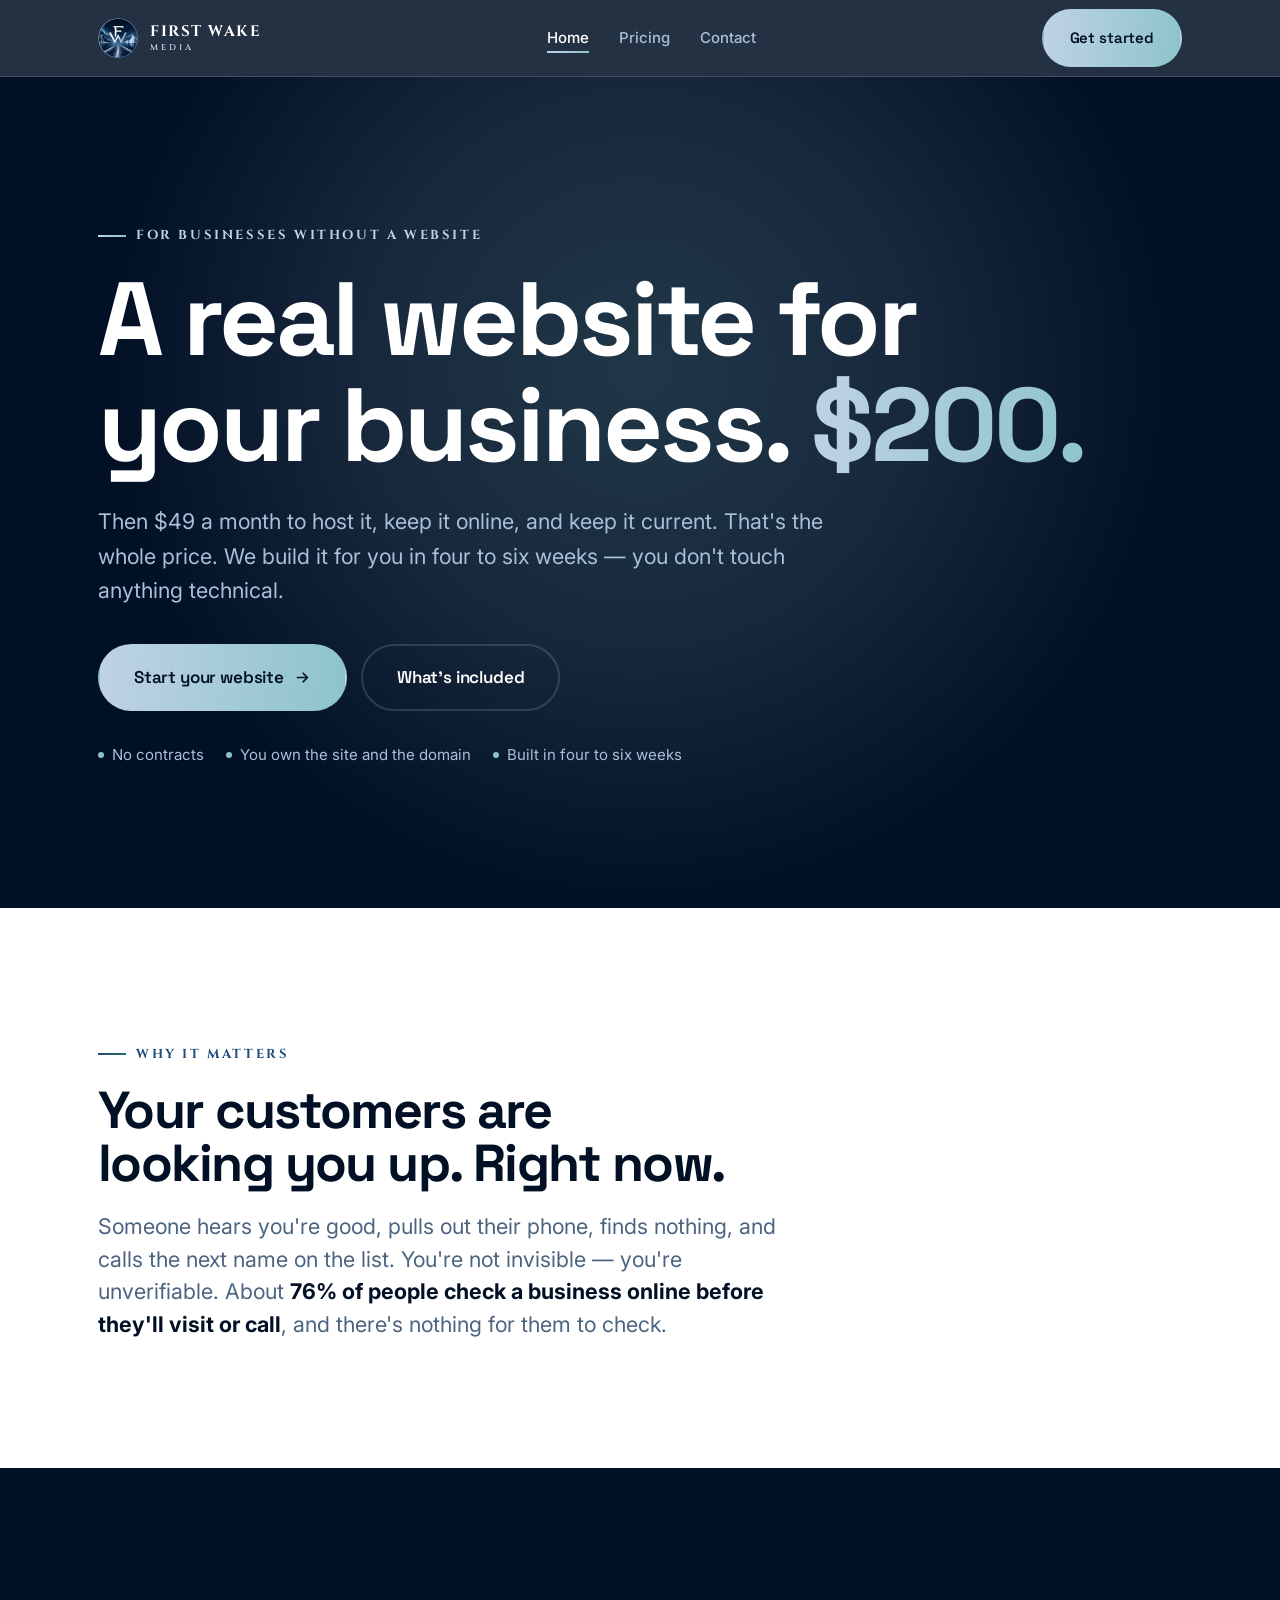
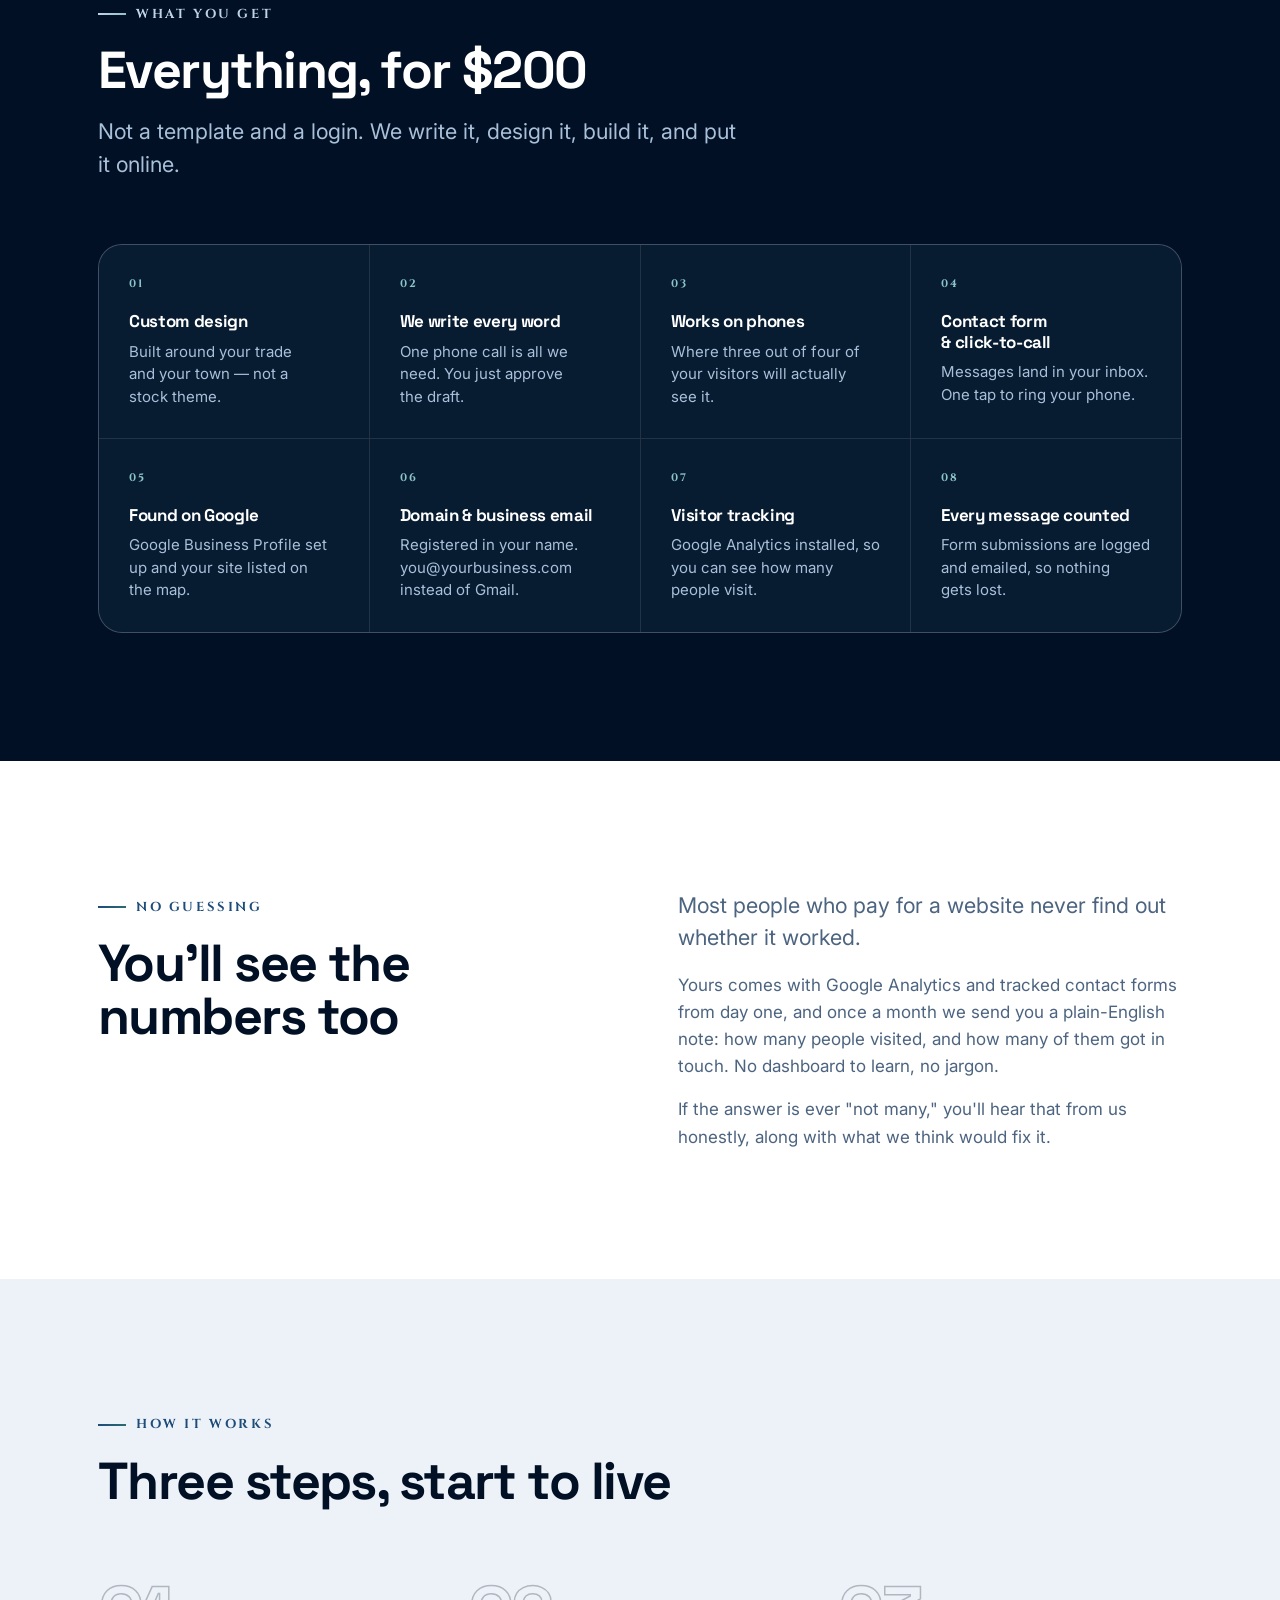
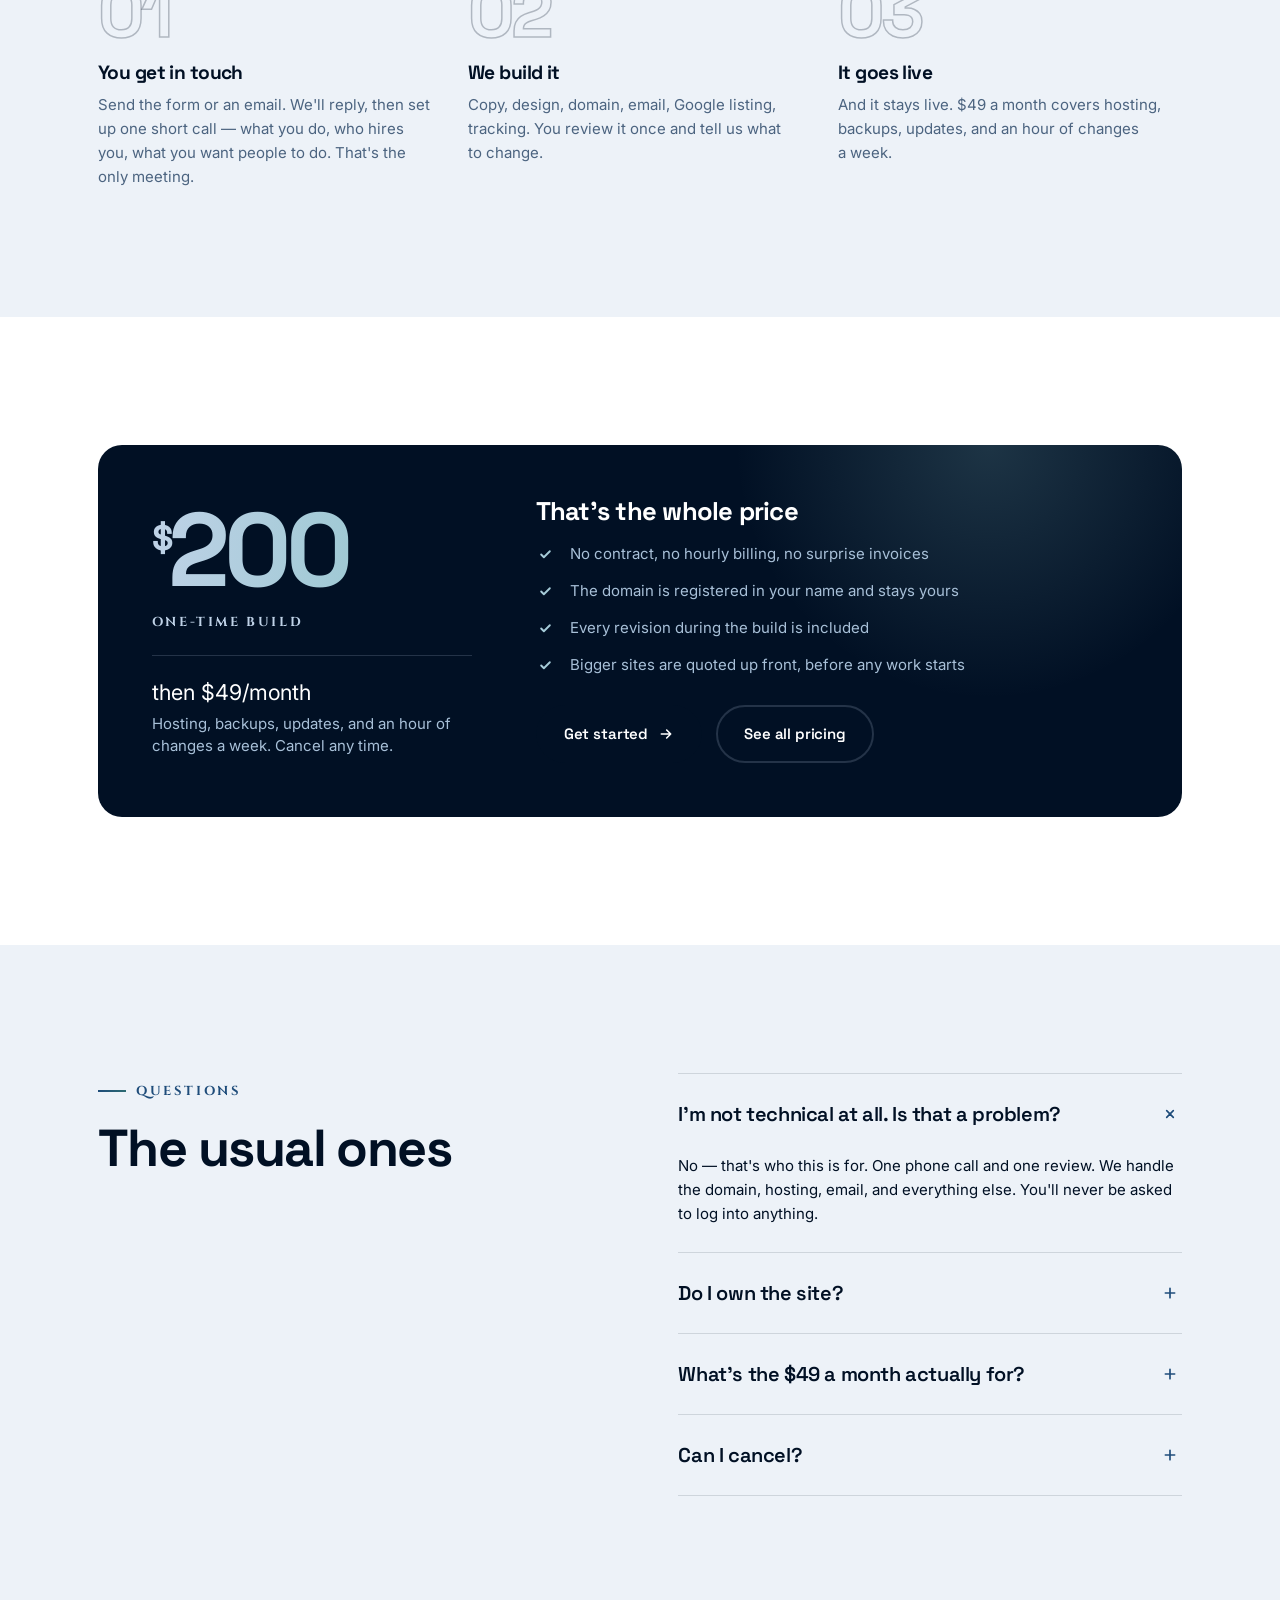
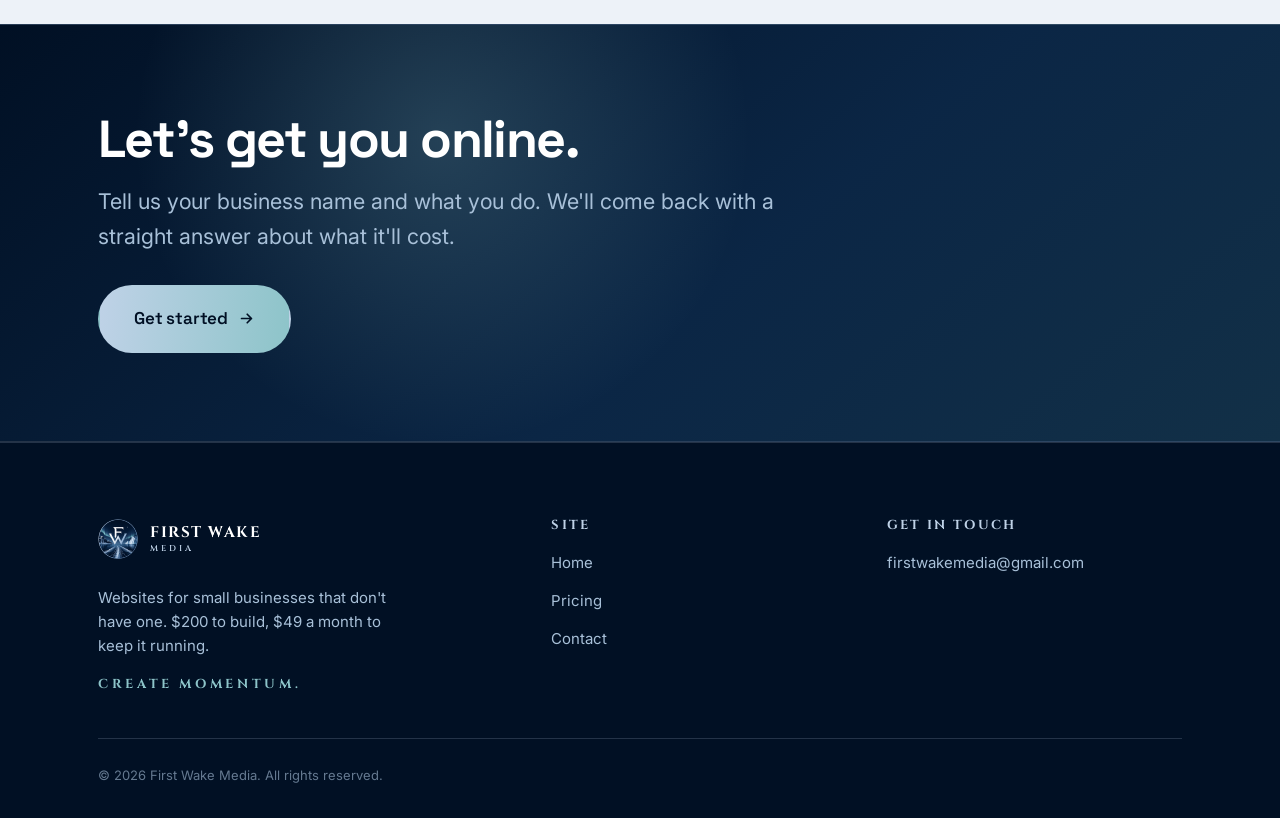
==== commit 1626ade9: "Add client website questionnaire and intake storage" ====
--- a/index.html
+++ b/index.html
@@ -86,8 +86,8 @@
         touch anything technical.
       </p>
       <div class="btn-row">
-        <a class='btn btn--primary btn--lg' href='/contact'>
-          Get started
+        <a class='btn btn--primary btn--lg' href='/start'>
+          Start your website
           <svg class="arrow" width="17" height="17" viewBox="0 0 24 24" fill="none" stroke="currentColor" stroke-width="2.4" stroke-linecap="round" stroke-linejoin="round" aria-hidden="true"><path d="M5 12h14M13 6l6 6-6 6"/></svg>
         </a>
         <a class='btn btn--ghost-light btn--lg' href='/pricing'>What's included</a>
